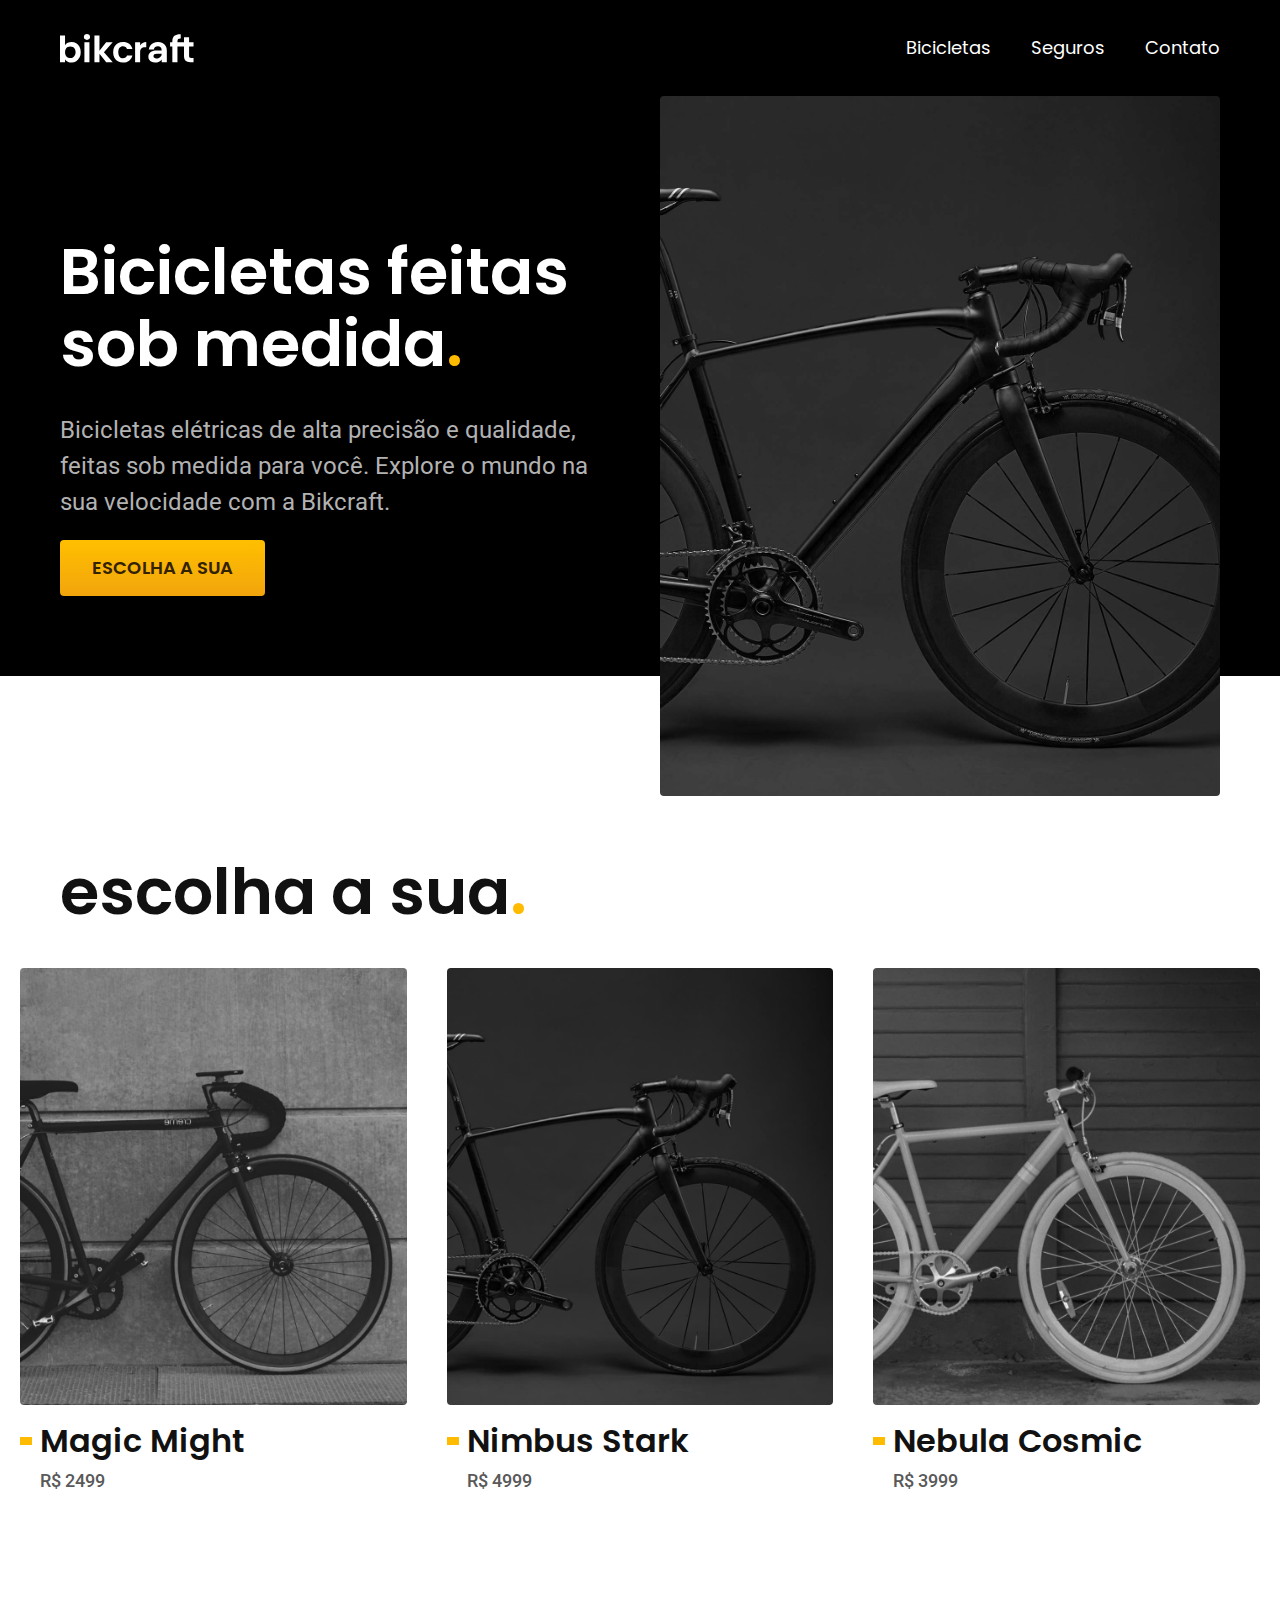
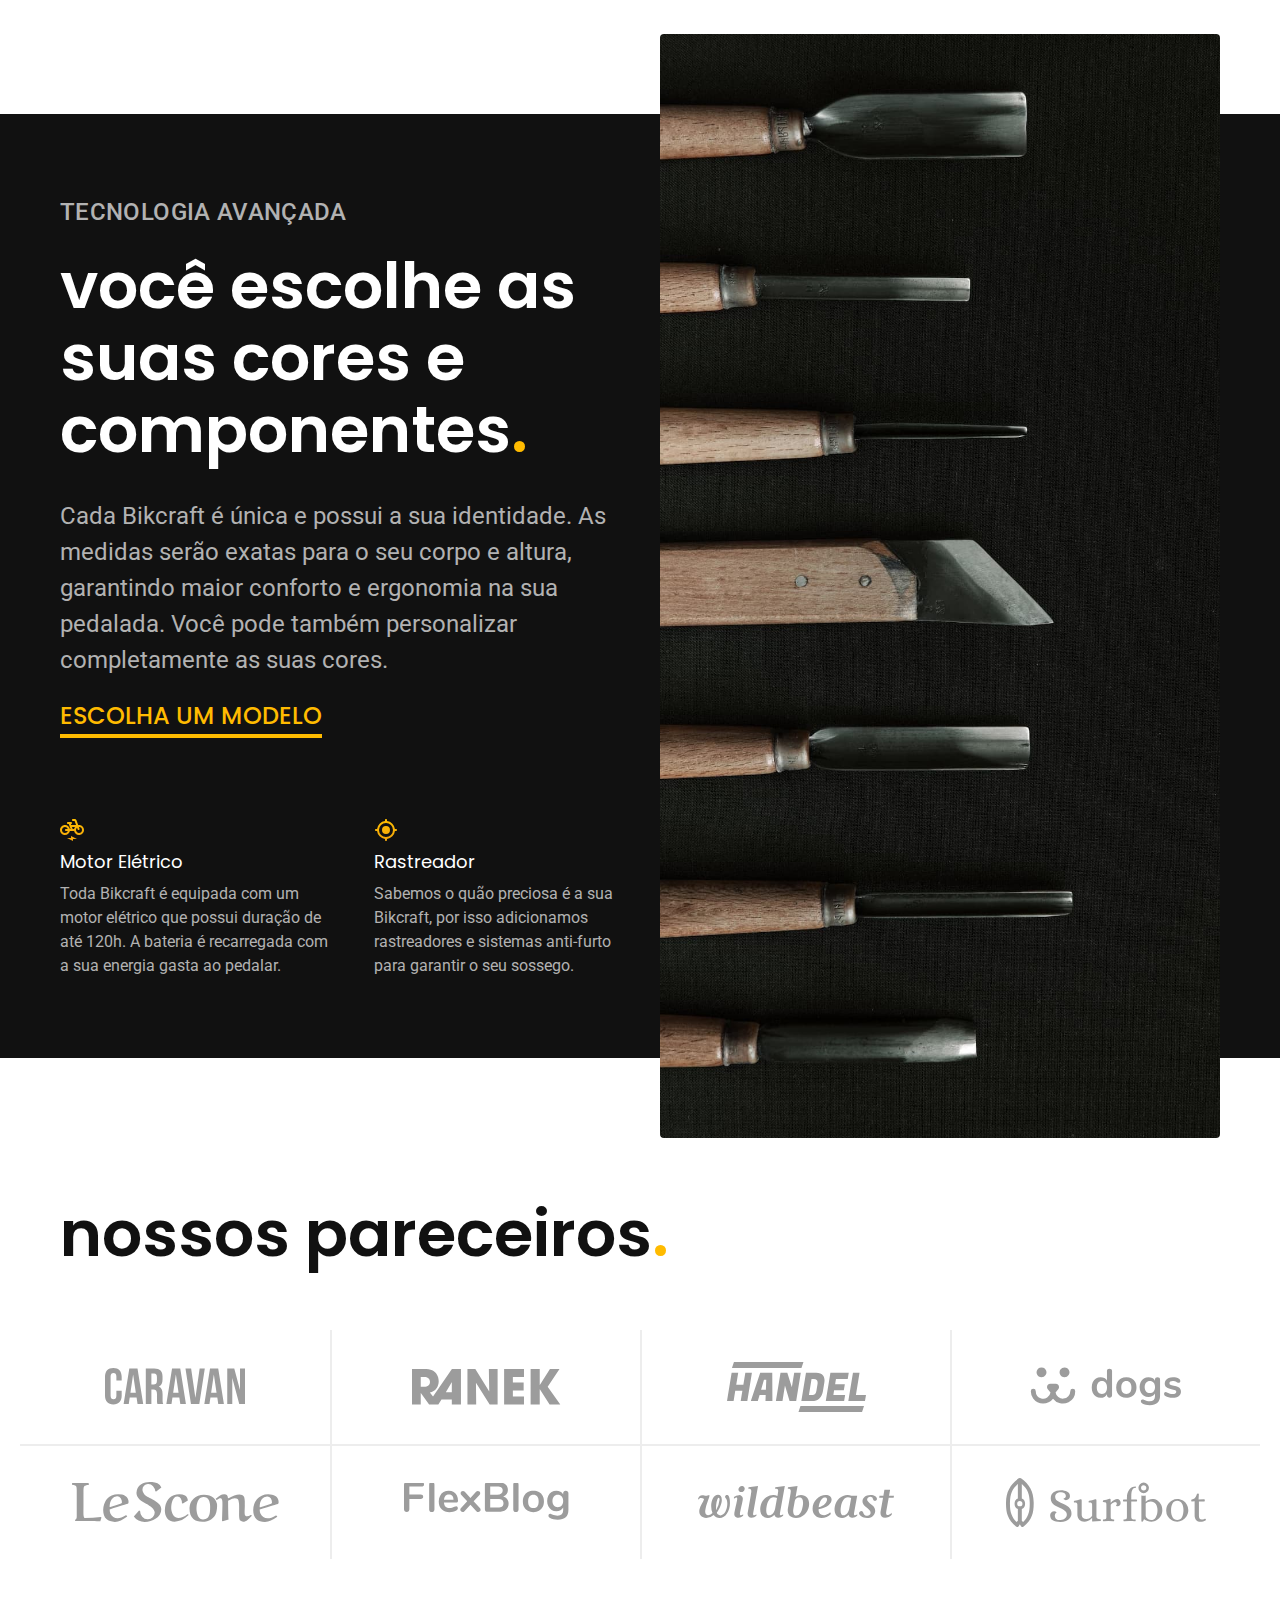
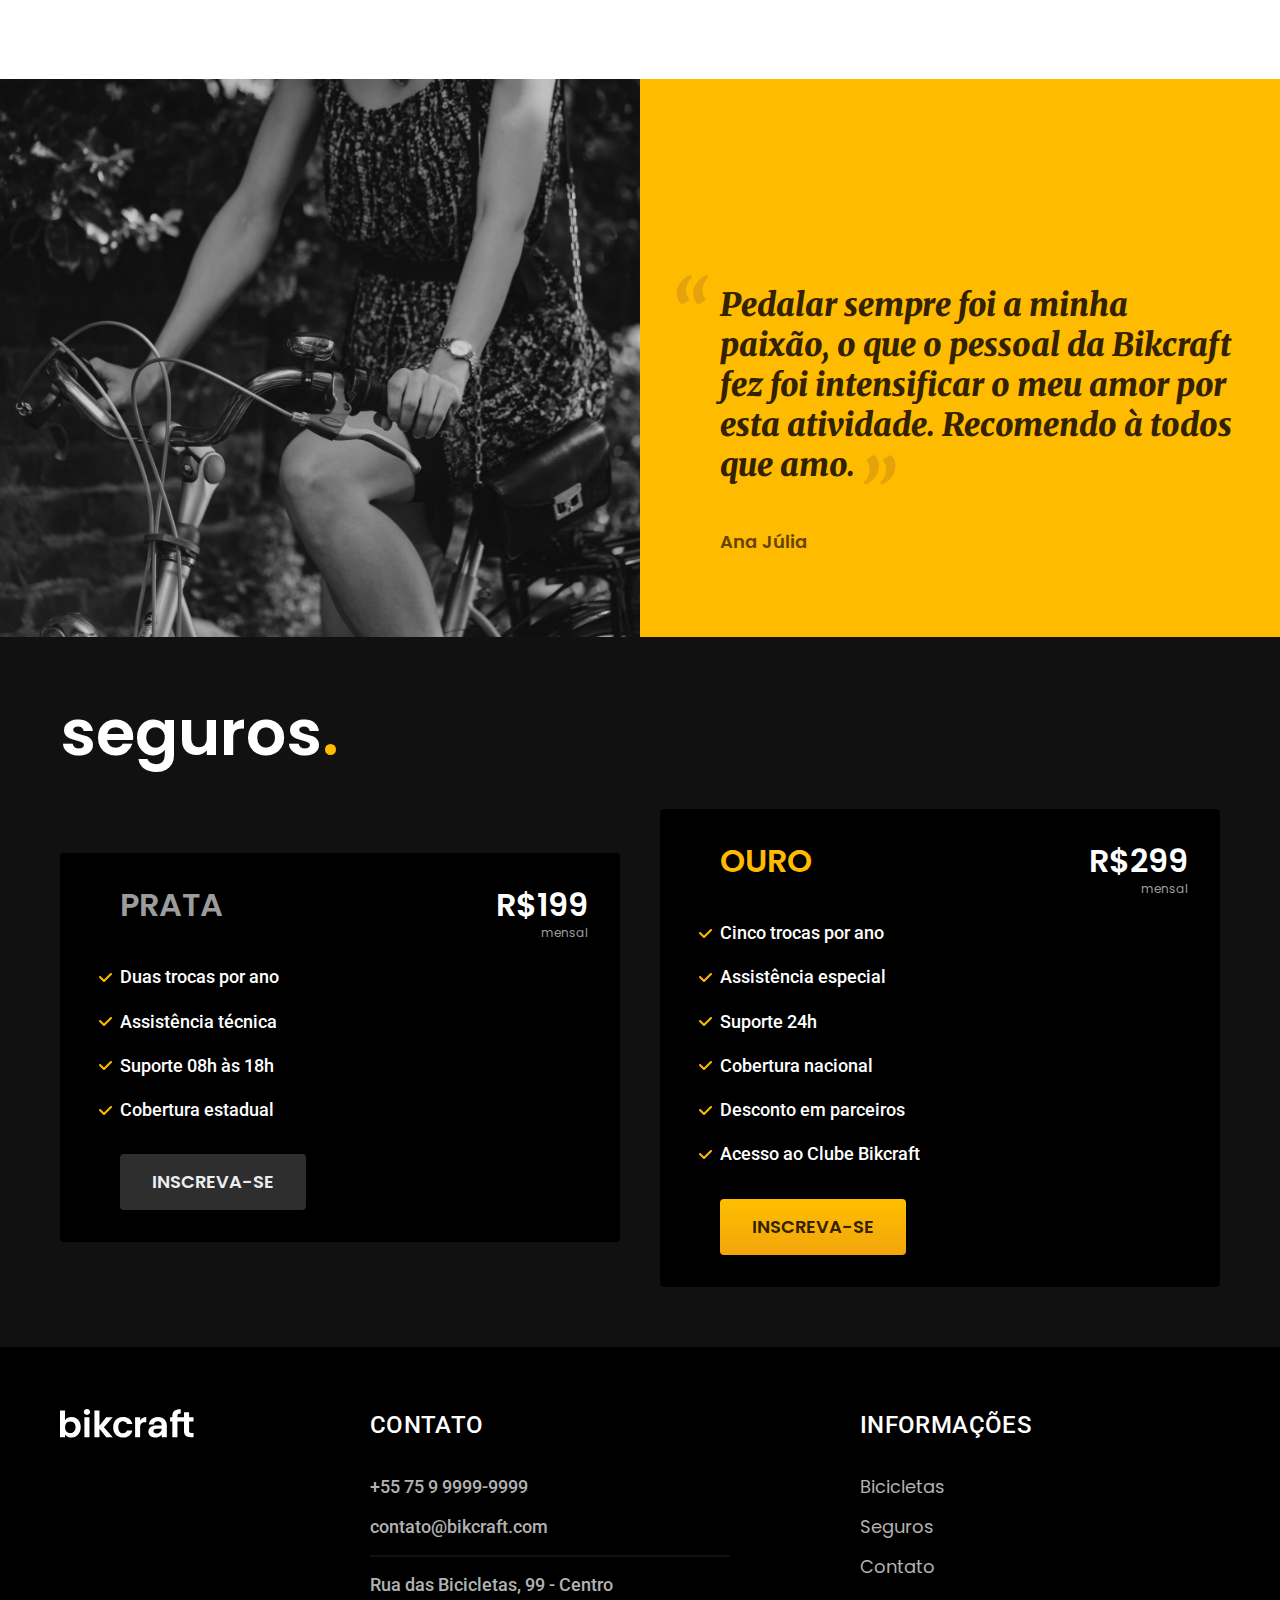
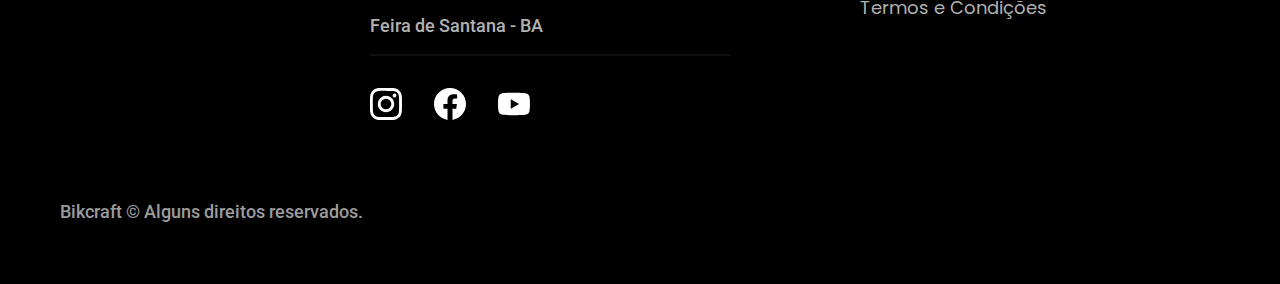
==== index.html @ c28e2579 "bicicleta-seguro" ====
<!DOCTYPE html>
<html lang="pt-br">

<head>
  <meta charset="UTF-8">
  <meta http-equiv="X-UA-Compatible" content="IE=edge">
  <meta name="viewport" content="width=device-width, initial-scale=1.0">
  <title>Bikcraft - Bicicletas Elétricas</title>
  <meta name="description" content="Bicicletas elétricas de alta precisão e qualidade, feitas sob medida para você. Explore o mundo na sua velocidade com a Bikcraft.">
  <link rel="stylesheet" href="./css/style.css">

  <link rel="preconnect" href="https://fonts.googleapis.com">
  <link rel="preconnect" href="https://fonts.gstatic.com" crossorigin>
  <link href="https://fonts.googleapis.com/css2?family=Merriweather:ital,wght@1,900&family=Poppins:wght@400;600&family=Roboto:wght@400;500&display=swap" rel="stylesheet">
</head>

<body>
  <header class="header-bg">
    <div class="header container">
      <a href="./index.html"><img src="./img/bikcraft.svg" alt="Bikcraft"></a>

      <nav aria-label="primaria">
        <ul class="header-menu font-1-m cor-0">
          <li><a href="./bicicletas.html">Bicicletas</a></li>
          <li><a href="./seguros.html">Seguros</a></li>
          <li><a href="./contato">Contato</a></li>
        </ul>
      </nav>
    </div>
  </header>

  <main class="introducao-bg">
    <div class="introducao container">
      <div class="introducao-conteudo">
        <h1 class="font-1-xxl cor-0">Bicicletas feitas sob medida<span class="cor-p1">.</span></h1>
        <p class="font-2-l cor-5">Bicicletas elétricas de alta precisão e qualidade, feitas sob medida para você. Explore o mundo na sua velocidade com a Bikcraft.</p>
        <a class="botao" href="./bicicletas.html">Escolha a sua</a>
      </div>
      <div>
        <img src="./img/fotos/introducao.jpg" alt="">
      </div>
    </div>
  </main>

  <article class="bicicletas-lista">
    <h2 class="container font-1-xxl">escolha a sua<span class="cor-p1">.</span></h2>
    <ul>
      <li>
        <a href="./bicicletas/magic.html">
          <img src="./img/bicicletas/magic-home.jpg" alt="Bicicleta preta">
          <h3 class="font-1-xl">Magic Might</h3>
          <span class="font-2-m cor-8">R$ 2499</span>
        </a>
      </li>
      <li>
        <a href="./bicicletas/nimbus.html">
          <img src="./img/bicicletas/nimbus-home.jpg" alt="Bicicleta preta">
          <h3 class="font-1-xl">Nimbus Stark</h3>
          <span class="font-2-m cor-8">R$ 4999</span>
        </a>
      </li>
      <li>
        <a href="./bicicletas/nebula.html">
          <img src="./img/bicicletas/nebula-home.jpg" alt="Bicicleta branca">
          <h3 class="font-1-xl">Nebula Cosmic</h3>
          <span class="font-2-m cor-8">R$ 3999</span>
        </a>
      </li>
    </ul>
  </article>

  <article class="tecnologia-bg">
    <div class="tecnologia container">
      <div class="tecnologia-conteudo">
        <span class="font-2-l-b cor-5">Tecnologia Avançada</span>
        <h2 class="font-1-xxl cor-0">você escolhe as suas cores e componentes<span class="cor-p1">.</span></h2>
        <p class="font-2-l cor-5">Cada Bikcraft é única e possui a sua identidade. As medidas serão exatas para o seu corpo e altura, garantindo maior conforto e ergonomia na sua pedalada. Você pode também personalizar completamente as suas cores.</p>
        <a class="link" href="./bicicletas.html">Escolha um modelo</a>
        <div class="tecnologia-vantagens">
          <div>
            <img src="./img/icones/eletrica.svg" alt="">
            <h3 class="font-1-m cor-0">Motor Elétrico</h3>
            <p class="font-2-s cor-5">Toda Bikcraft é equipada com um motor elétrico que possui duração de até 120h. A bateria é recarregada com a sua energia gasta ao pedalar.</p>
          </div>
          <div>
            <img src="./img/icones/rastreador.svg" alt="">
            <h3 class="font-1-m cor-0">Rastreador</h3>
            <p class="font-2-s cor-5">Sabemos o quão preciosa é a sua Bikcraft, por isso adicionamos rastreadores e sistemas anti-furto para garantir o seu sossego.</p>
          </div>
        </div>
      </div>
      <div class="tecnologia-imagem">
        <img src="./img/fotos/tecnologia.jpg" alt="">
      </div>
    </div>
  </article>

  <section class="parceiros" aria-label="Nossos Parceiros">
    <h2 class="container font-1-xxl">nossos pareceiros<span class="cor-p1">.</span></h2>
    <ul>
      <li><img src="./img/parceiros/caravan.svg" alt="caravan"></li>
      <li><img src="./img/parceiros/ranek.svg" alt="ranek"></li>
      <li><img src="./img/parceiros/handel.svg" alt="handel"></li>
      <li><img src="./img/parceiros/dogs.svg" alt="dogs"></li>
      <li><img src="./img/parceiros/lescone.svg" alt="lescone"></li>
      <li><img src="./img/parceiros/flexblog.svg" alt="flexblog"></li>
      <li><img src="./img/parceiros/wildbeast.svg" alt="wildbeast"></li>
      <li><img src="./img/parceiros/surfbot.svg" alt="surfbot"></li>
    </ul>
  </section>

  <section class="depoimento" aria-label="Depoimento">
    <div>
      <img src="./img/fotos/depoimento.jpg" alt="Pessoas pedalando bicicleta Bikcraft">
    </div>
    <div class="depoimento-conteudo">
      <blockquote class="font-1-xl cor-p5">
        <p>Pedalar sempre foi a minha paixão, o que o pessoal da Bikcraft fez foi intensificar o meu amor por esta atividade. Recomendo à todos que amo.</p>
        <span class="font-1-m-b cor-p4">Ana Júlia</span>
      </blockquote>
    </div>
  </section>

  <article class="seguros-bg">
    <div class="seguros container">
      <h2 class="font-1-xxl cor-0">seguros<span class="cor-p1">.</span></h2>
      <div class="seguros-item">
        <h3 class="font-1-xl cor-6">PRATA</h3>
        <span class="font-1-xl cor-0">R$199 <span class="font-1-xs cor-6">mensal</span></span>
        <ul class="font-2-m cor-0">
          <li>Duas trocas por ano</li>
          <li>Assistência técnica</li>
          <li>Suporte 08h às 18h</li>
          <li>Cobertura estadual</li>
        </ul>
        <a class="botao secundario" href="./orcamento.html">Inscreva-se</a>
      </div>

      <div class="seguros-item">
        <h3 class="font-1-xl cor-p1">OURO</h3>
        <span class="font-1-xl cor-0">R$299 <span class="font-1-xs cor-6">mensal</span></span>
        <ul class="font-2-m cor-0">
          <li>Cinco trocas por ano</li>
          <li>Assistência especial</li>
          <li>Suporte 24h</li>
          <li>Cobertura nacional</li>
          <li>Desconto em parceiros</li>
          <li>Acesso ao Clube Bikcraft</li>
        </ul>
        <a class="botao" href="./orcamento.html">Inscreva-se</a>
      </div>
    </div>
  </article>

  <footer class="footer-bg">
    <div class="footer container">
      <img src="./img/bikcraft.svg" alt="Bikcraft">
      <div class="footer-contato">
        <h3 class="font-2-l-b cor-0">Contato</h3>
        <ul class="font-2-m cor-5">
          <li><a href="tel:+5575999999999">+55 75 9 9999-9999</a></li>
          <li><a href="mailto:contato@bikcraft.com">contato@bikcraft.com</a></li>
          <li>Rua das Bicicletas, 99 - Centro</li>
          <li>Feira de Santana - BA</li>
        </ul>
        <div class="footer-redes">
          <a href="./"><img src="./img/redes/instagram.svg" alt="Instagram"></a>
          <a href="./"><img src="./img/redes/facebook.svg" alt="Facebook"></a>
          <a href="./"><img src="./img/redes/youtube.svg" alt="YouTube"></a>
        </div>
      </div>
      <div class="footer-informacoes">
        <h3 class="font-2-l-b cor-0">Informações</h3>
        <nav>
          <ul class="font-1-m cor-5">
            <li><a href="./bicicletas.html">Bicicletas</a></li>
            <li><a href="./seguros.html">Seguros</a></li>
            <li><a href="./contato">Contato</a></li>
            <li><a href="./termos.html">Termos e Condições</a></li>
          </ul>
        </nav>
      </div>
      <p class="footer-copy font-2-m cor-6">Bikcraft © Alguns direitos reservados.</p>
    </div>
  </footer>
</body>

</html>
---- css/style.css ----
@import "./global/global.css";
@import "./utilidades/tipografia.css";
@import "./utilidades/cores.css";

@import "./global/header.css";
@import "./global/footer.css";

/* Utilidades */
@import "./utilidades/componentes.css";

/* Home */
@import "./home/introducao.css";
@import "./home/tecnologia.css";
@import "./home/parceiros.css";
@import "./home/depoimento.css";

/* Bicicletas */
@import "./bicicletas/bicicletas-lista.css";
@import "./bicicletas/bicicletas.css";

/* Bicicleta */
@import "./bicicleta/bicicleta.css";
@import "./bicicleta/seguro.css";

/* Seguros */
@import "./seguros/seguros.css";
@import "./seguros/vantagens.css";
@import "./seguros/perguntas.css";

/* Termos */
@import "./termos/termos.css";
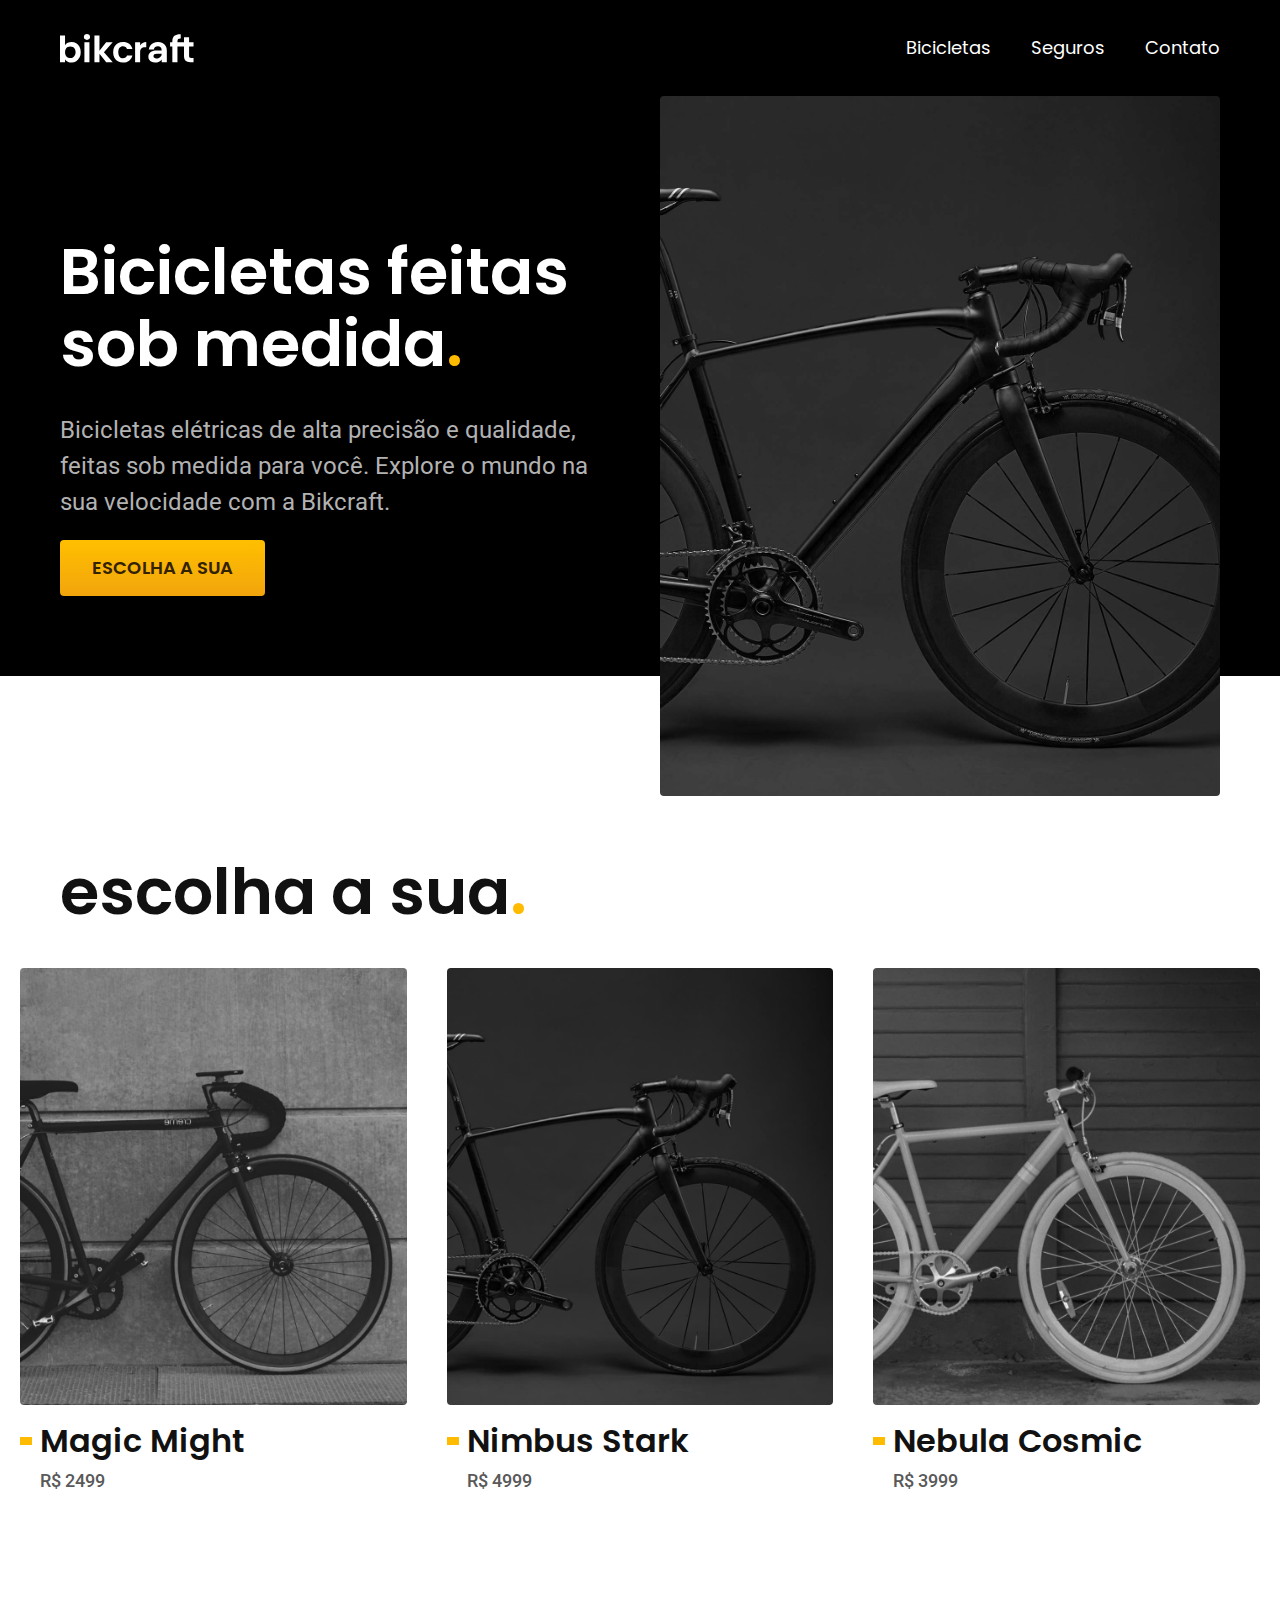
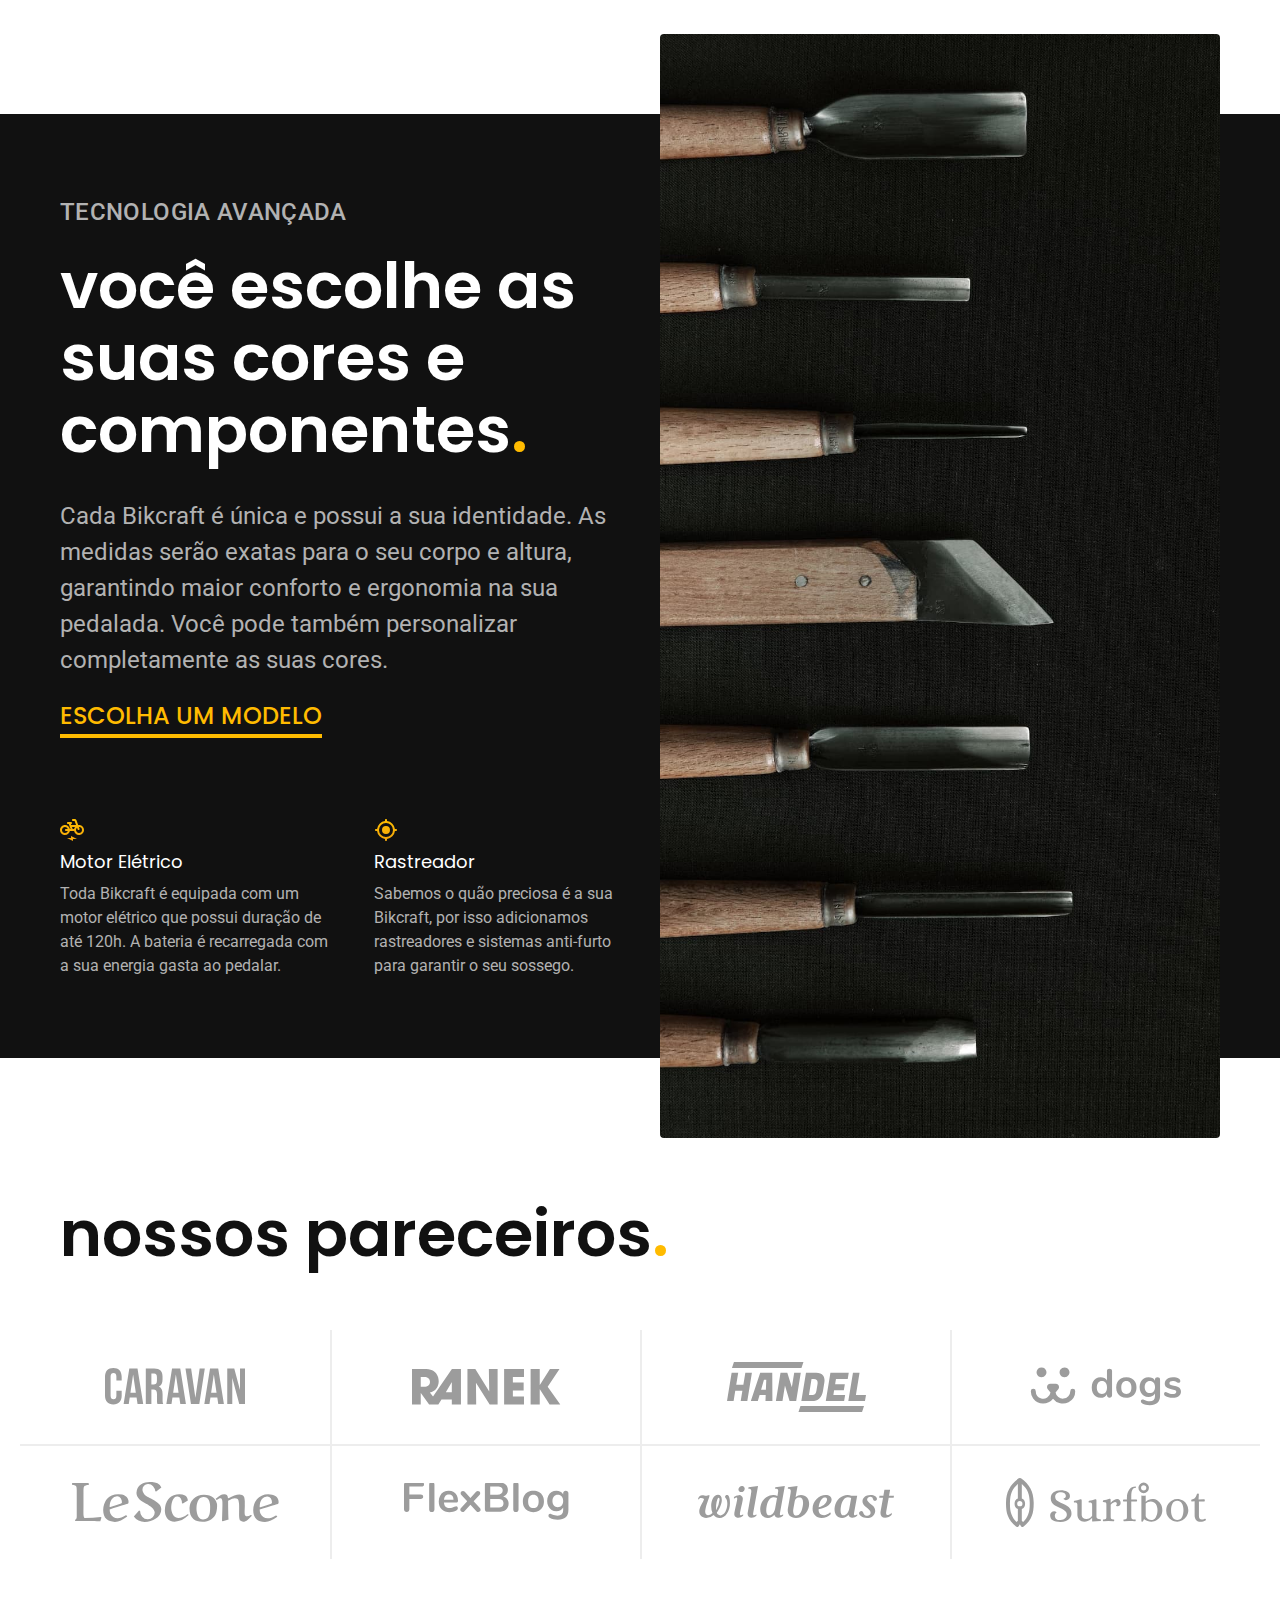
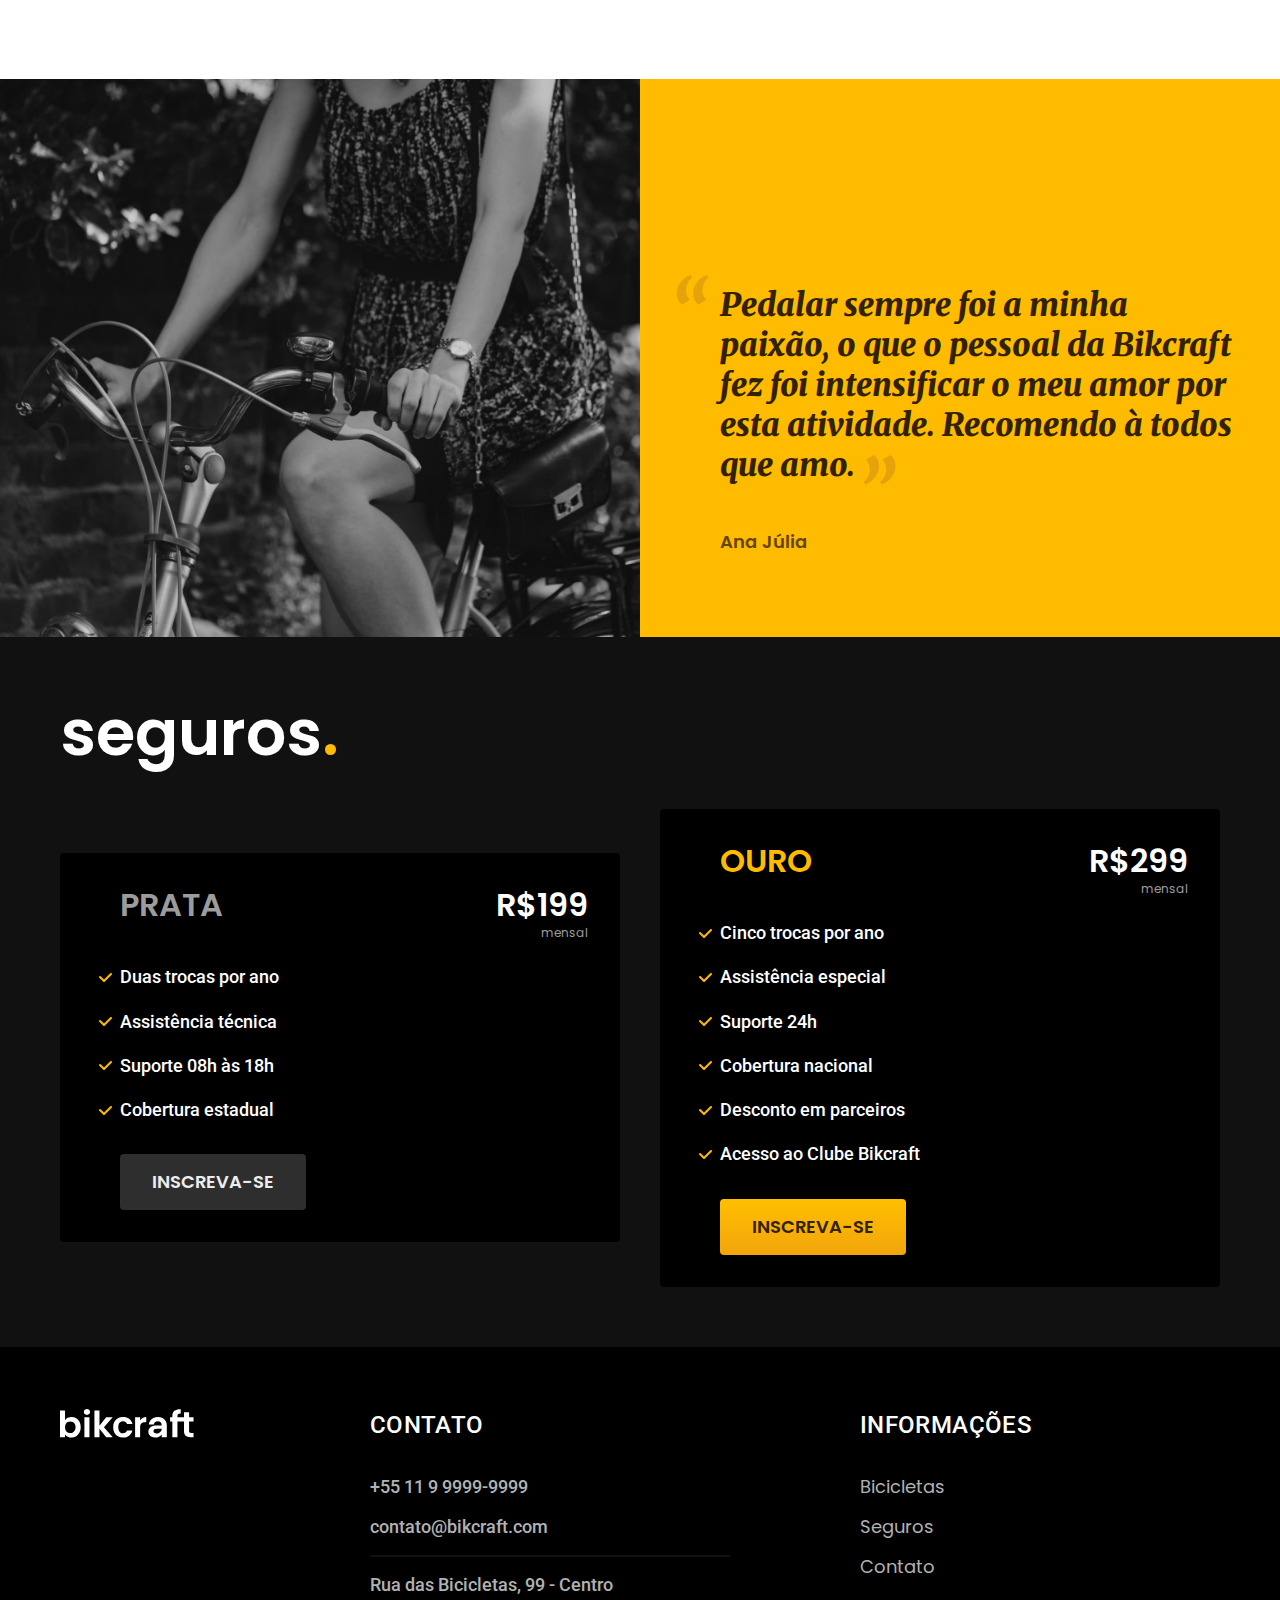
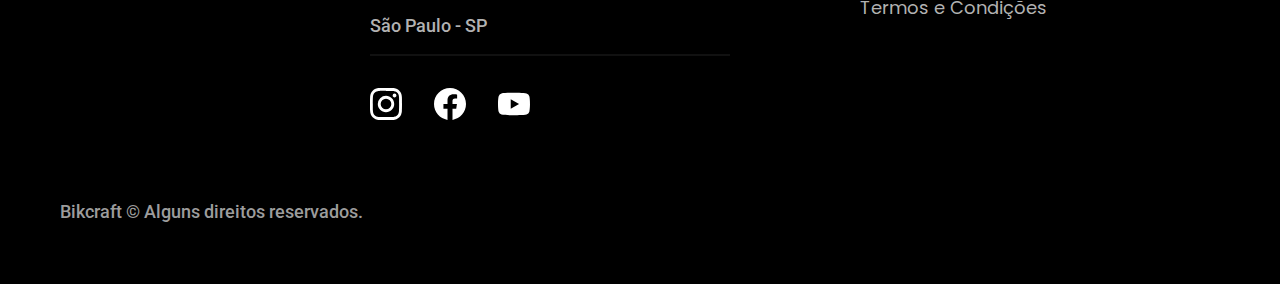
==== commit 4ad09195: "contato" ====
--- a/index.html
+++ b/index.html
@@ -158,10 +158,10 @@
       <div class="footer-contato">
         <h3 class="font-2-l-b cor-0">Contato</h3>
         <ul class="font-2-m cor-5">
-          <li><a href="tel:+5575999999999">+55 75 9 9999-9999</a></li>
+          <li><a href="tel:+5511999999999">+55 11 9 9999-9999</a></li>
           <li><a href="mailto:contato@bikcraft.com">contato@bikcraft.com</a></li>
           <li>Rua das Bicicletas, 99 - Centro</li>
-          <li>Feira de Santana - BA</li>
+          <li>São Paulo - SP</li>
         </ul>
         <div class="footer-redes">
           <a href="./"><img src="./img/redes/instagram.svg" alt="Instagram"></a>
--- a/css/style.css
+++ b/css/style.css
@@ -7,6 +7,7 @@
 
 /* Utilidades */
 @import "./utilidades/componentes.css";
+@import "./utilidades/formulario.css";
 
 /* Home */
 @import "./home/introducao.css";
@@ -27,5 +28,9 @@
 @import "./seguros/vantagens.css";
 @import "./seguros/perguntas.css";
 
+/* Contato */
+@import "./contato/contato.css";
+@import "./contato/lojas.css";
+
 /* Termos */
 @import "./termos/termos.css";
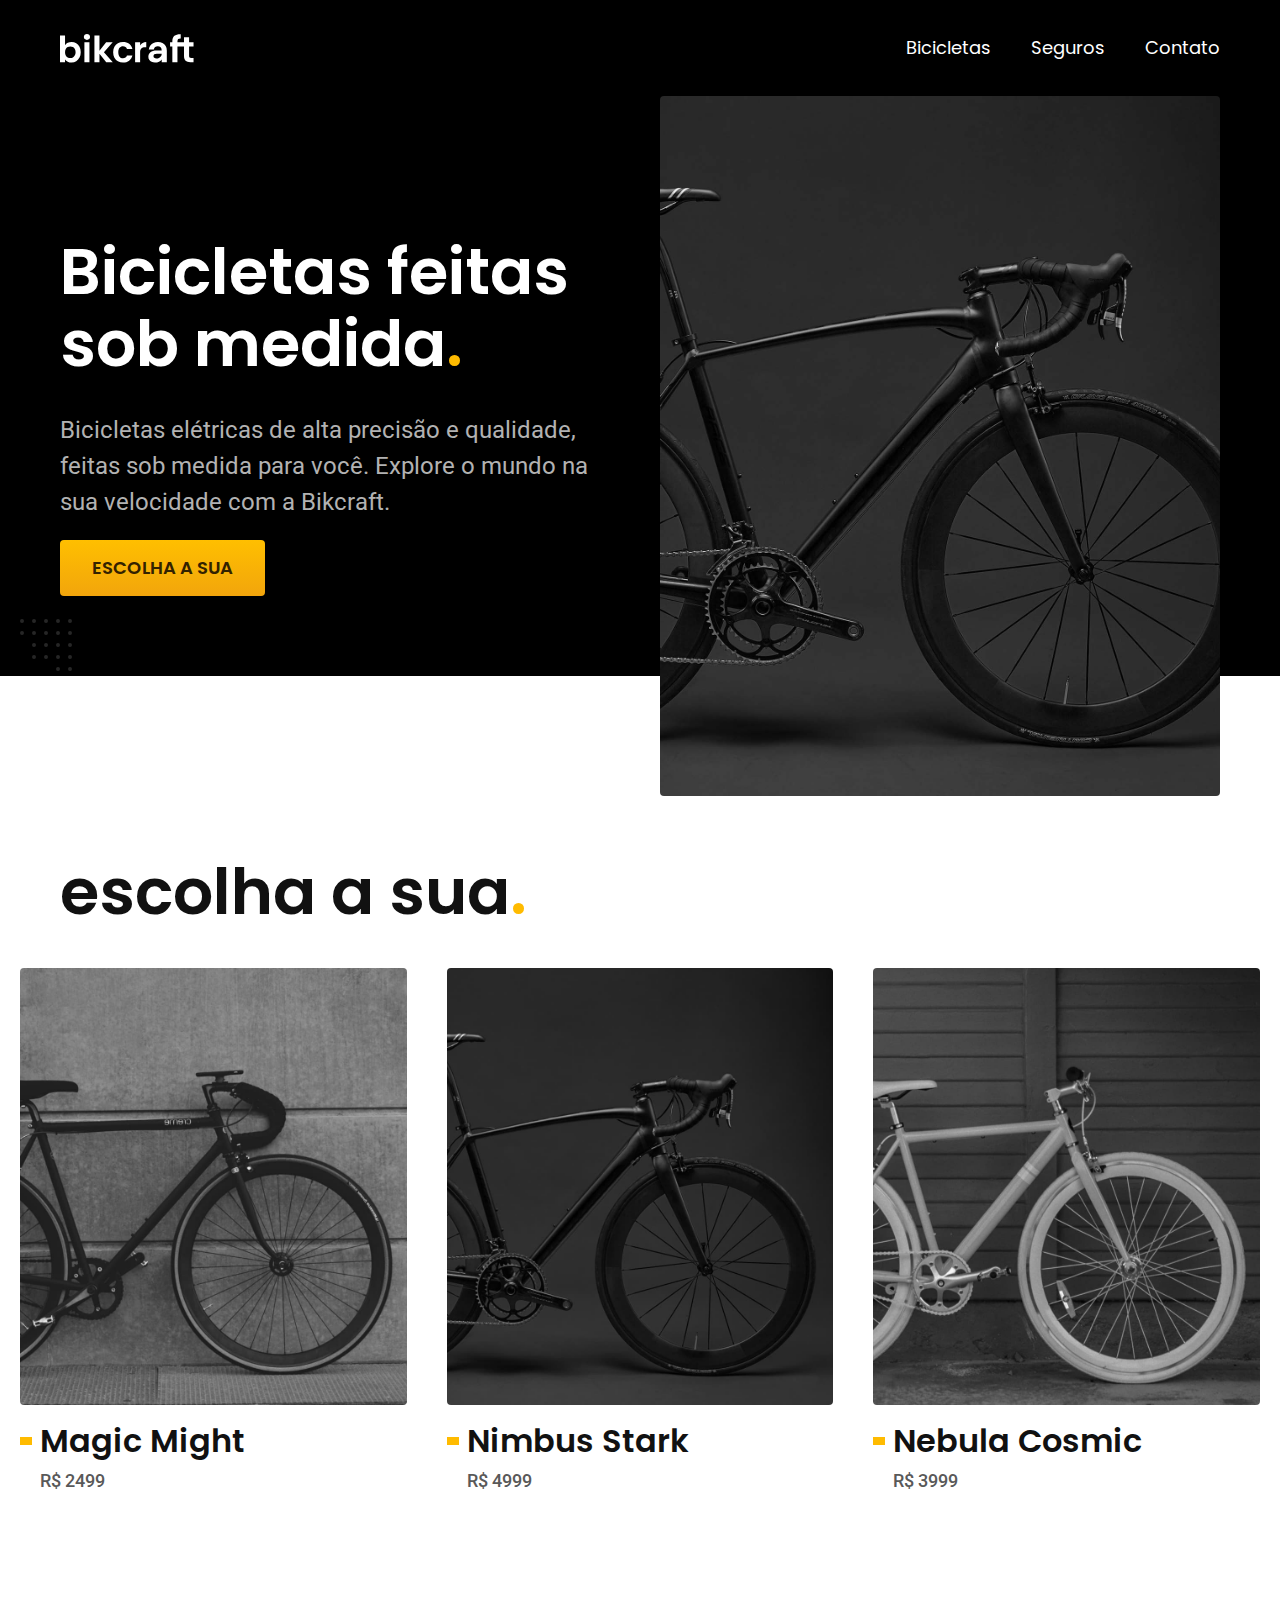
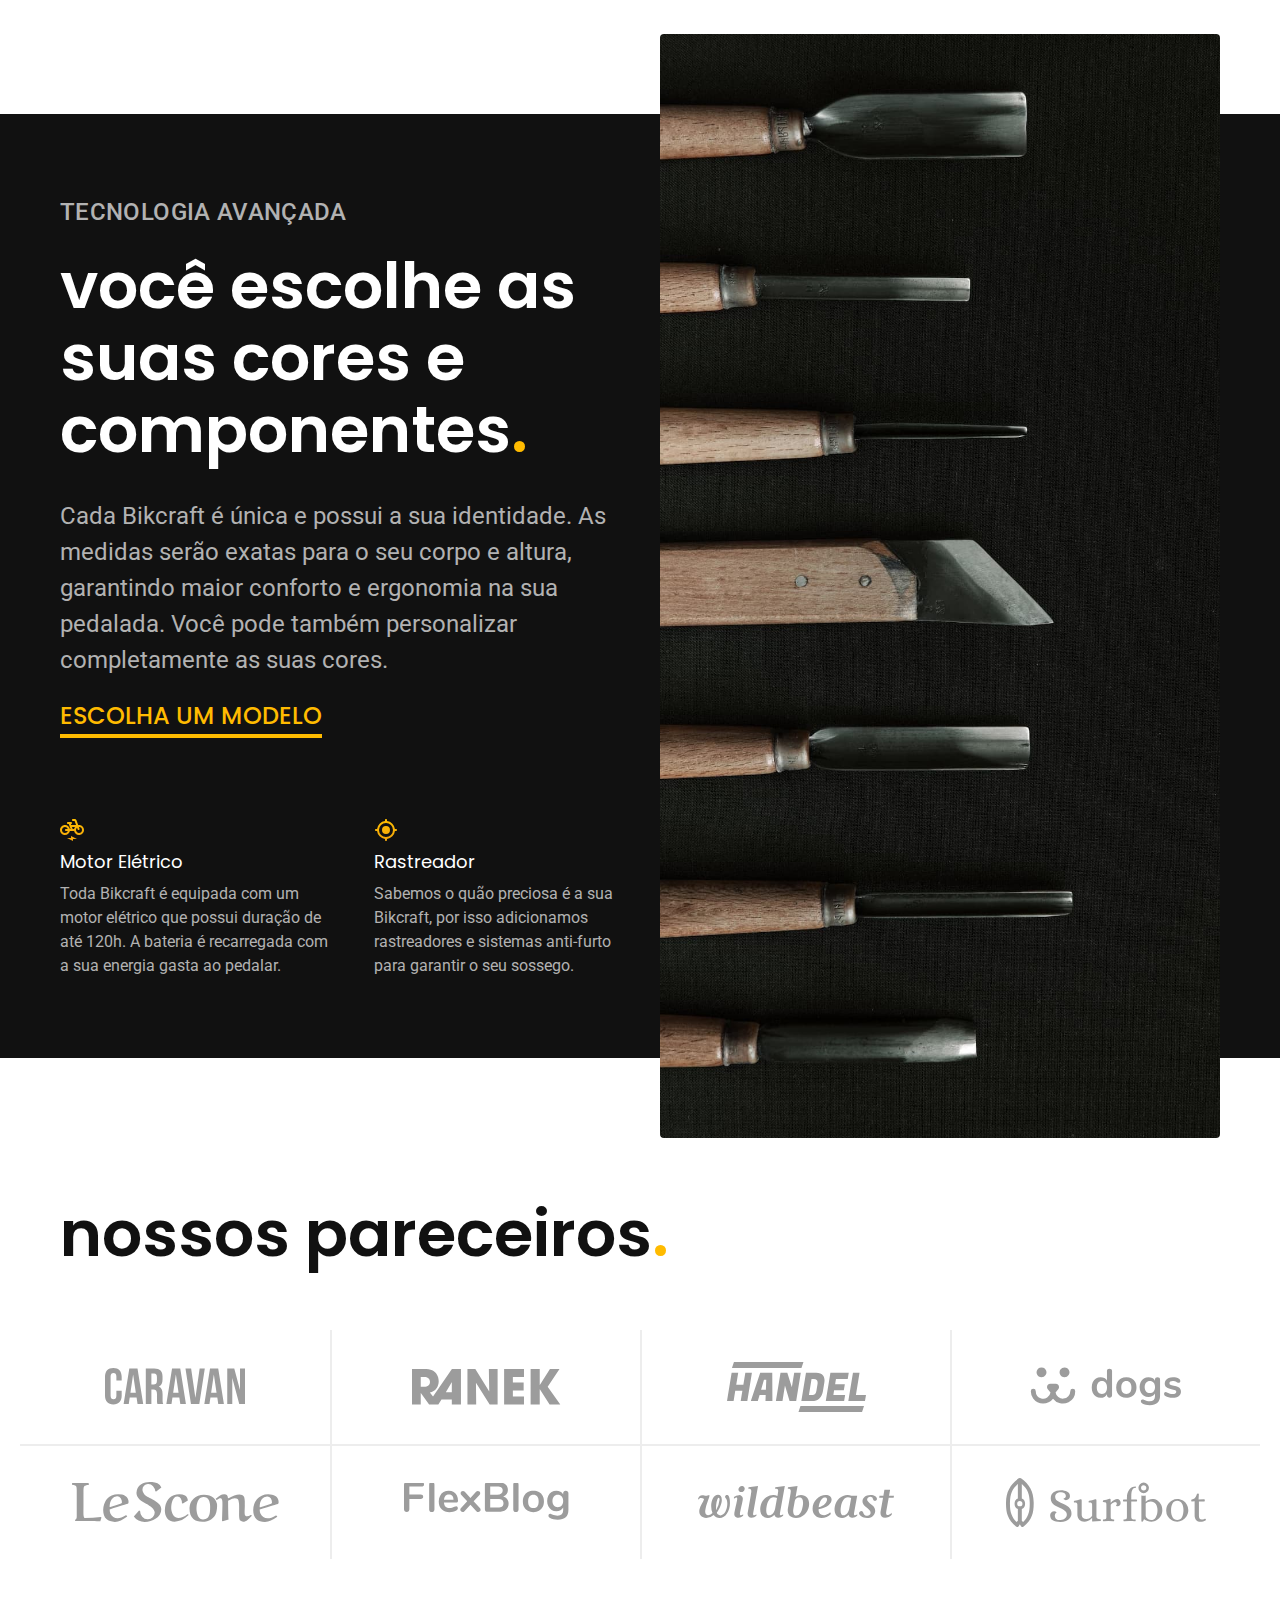
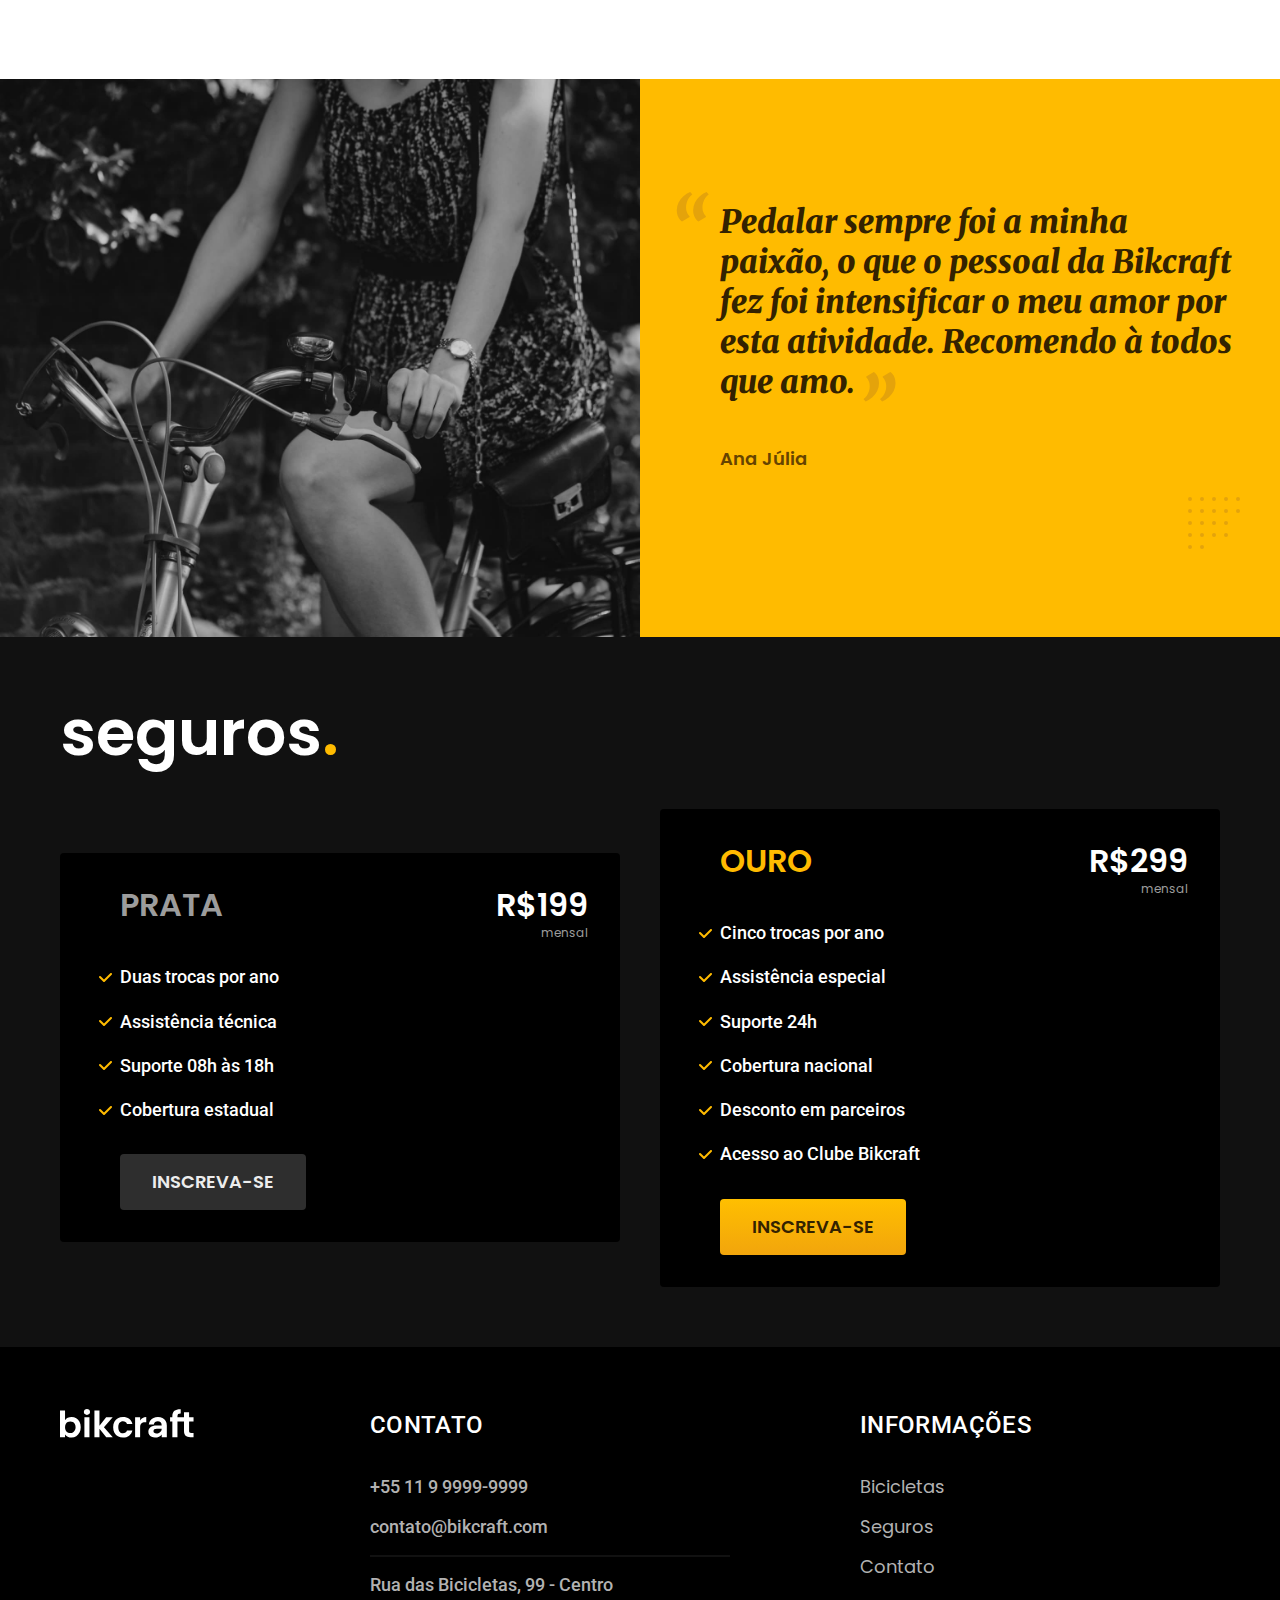
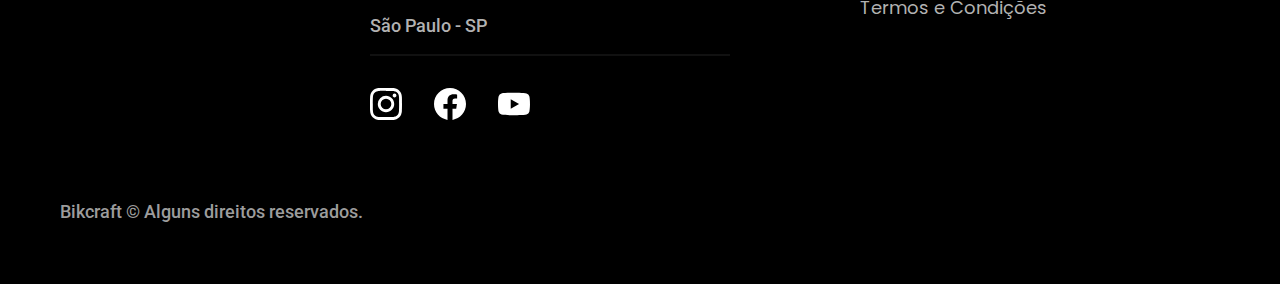
==== commit 24b4160b: "decoracao" ====
--- a/index.html
+++ b/index.html
@@ -23,7 +23,7 @@
         <ul class="header-menu font-1-m cor-0">
           <li><a href="./bicicletas.html">Bicicletas</a></li>
           <li><a href="./seguros.html">Seguros</a></li>
-          <li><a href="./contato">Contato</a></li>
+          <li><a href="./contato.html">Contato</a></li>
         </ul>
       </nav>
     </div>
--- a/css/style.css
+++ b/css/style.css
@@ -32,5 +32,8 @@
 @import "./contato/contato.css";
 @import "./contato/lojas.css";
 
+/* Orçamento */
+@import "./orcamento/orcamento.css";
+
 /* Termos */
 @import "./termos/termos.css";
